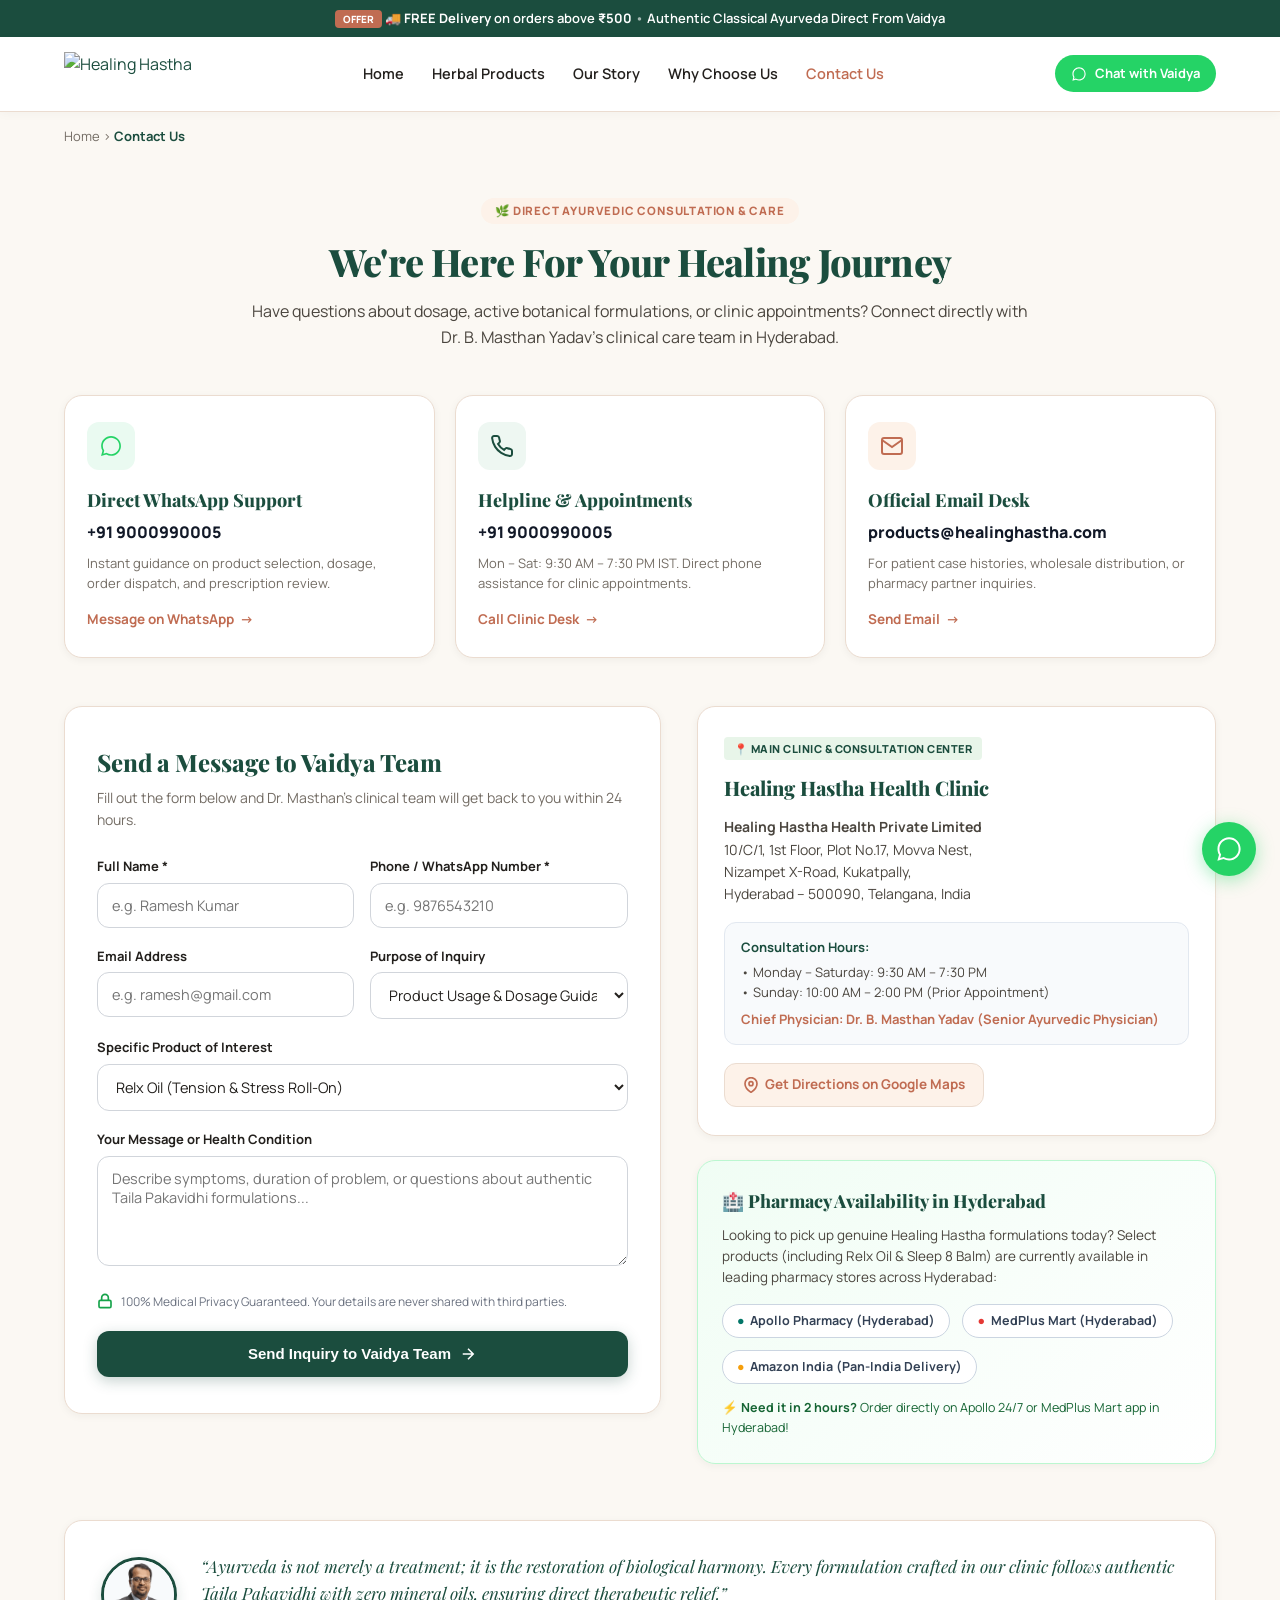
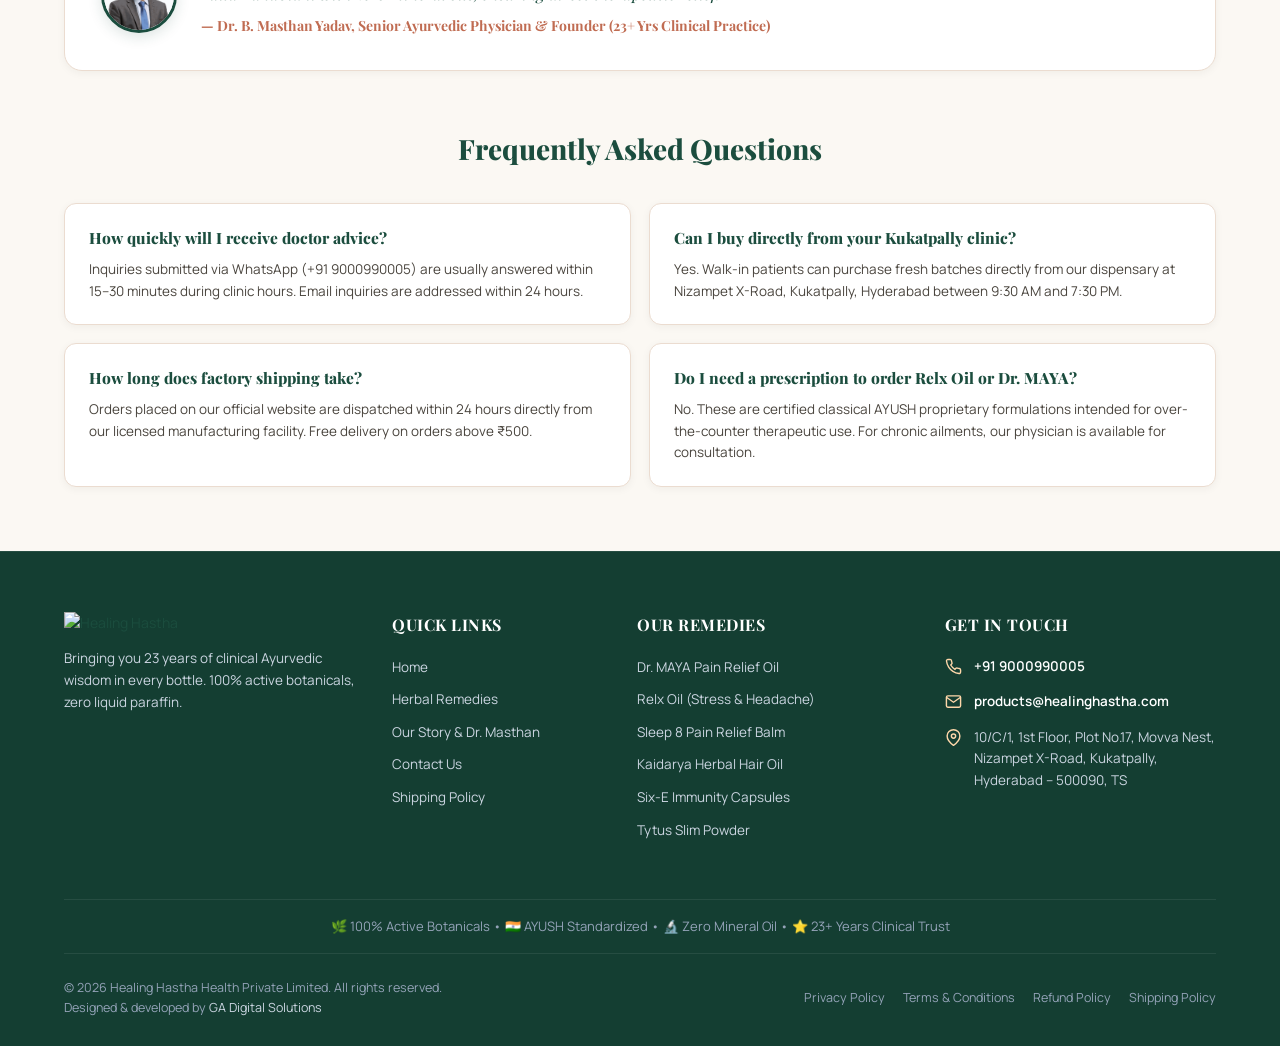
==== contact-us.html @ a2abf5f3 "Initial commit: Complete Healing Hastha omnichannel storefront, PDPs, and consultation desk" ====
<!DOCTYPE html>
<html lang="en">
<head>
  <meta charset="utf-8">
  <meta name="viewport" content="width=device-width, initial-scale=1.0">
  <title>Contact Us &amp; Ayurvedic Consultation Desk | Healing Hastha</title>
  <meta name="description" content="Get in touch with Healing Hastha Ayurvedic clinic and formulation team. WhatsApp doctor guidance, clinic visit in Kukatpally Hyderabad, and customer support.">
  <link rel="canonical" href="contact-us.html">

  <!-- Fonts: Plus Jakarta Sans (Modern Clinical UI) & Playfair Display (Heritage Accent) -->
  <link rel="preconnect" href="https://fonts.googleapis.com">
  <link rel="preconnect" href="https://fonts.gstatic.com" crossorigin>
  <link rel="preconnect" href="https://fonts.googleapis.com">
  <link rel="preconnect" href="https://fonts.gstatic.com" crossorigin>
  <link href="https://fonts.googleapis.com/css2?family=Manrope:wght@400;500;600;700;800&family=Playfair+Display:ital,wght@0,500;0,600;0,700;0,800;1,400;1,600;1,700&display=swap" rel="stylesheet">

  <style>
    :root {
      --brand-terracotta: #c06c52;
      --brand-terracotta-dark: #a8543b;
      --brand-terracotta-light: #f7ede8;
      --brand-forest: #1b4d3e;
      --brand-forest-dark: #12352b;
      --brand-forest-light: #e8f0ec;
      --brand-cream: #fbf8f3;
      --brand-sand: #ffffff;
      --brand-sand-light: #f8fafc;
      
      --text-main: #23201d;
      --text-body: #4a453e;
      --text-muted: #736c64;
      --border-subtle: #ebdcd0;
      --border-focus: #c06c52;
      
      --radius-sm: 6px;
      --radius-md: 12px;
      --radius-lg: 18px;
      --radius-full: 9999px;
      
      --shadow-sm: 0 2px 8px rgba(35, 32, 29, 0.05);
      --shadow-md: 0 8px 24px rgba(35, 32, 29, 0.08);
      --shadow-lg: 0 16px 36px rgba(35, 32, 29, 0.12);
      
      --font-display: 'Playfair Display', Georgia, serif;
      --font-serif: 'Playfair Display', Georgia, serif;
      --font-heading: 'Playfair Display', Georgia, serif;
      --font-body: 'Manrope', -apple-system, BlinkMacSystemFont, 'Segoe UI', Roboto, sans-serif;
      --font-sans: 'Manrope', -apple-system, BlinkMacSystemFont, 'Segoe UI', Roboto, sans-serif;
    }

    * {
      box-sizing: border-box;
      margin: 0;
      padding: 0;
    }

    html, body {
      max-width: 100%;
      overflow-x: clip;
    }

    h1, h2, h3, h4, h5, h6 {
      font-family: var(--font-heading);
    }

    .font-serif {
      font-family: var(--font-serif) !important;
    }

    .font-sans {
      font-family: var(--font-sans) !important;
    }

    body {
      font-family: var(--font-sans);
      background-color: var(--brand-cream);
      color: var(--text-body);
      line-height: 1.6;
      -webkit-font-smoothing: antialiased;
    }

    a {
      color: var(--brand-forest);
      text-decoration: none;
    }

    /* Container */
    .hh-container {
      max-width: 1200px;
      margin: 0 auto;
      padding: 0 24px;
    }

    /* Top Announcement Bar */
    .top-announcement-bar {
      background: var(--brand-forest);
      color: #ffffff;
      font-size: 13px;
      font-weight: 600;
      padding: 8px 16px;
      text-align: center;
      display: flex;
      justify-content: center;
      align-items: center;
      gap: 16px;
    }

    .top-announcement-bar a {
      color: #fed7aa;
      text-decoration: underline;
    }

    .bar-badge {
      background: #c06c52;
      color: #ffffff;
      font-size: 10px;
      font-weight: 800;
      text-transform: uppercase;
      padding: 2px 8px;
      border-radius: 4px;
    }

    /* Header */
    .header {
      background: #ffffff;
      border-bottom: 1px solid var(--border-subtle);
      position: sticky;
      top: 0;
      z-index: 90;
      box-shadow: 0 2px 10px rgba(0,0,0,0.03);
    }

    .header__container {
      max-width: 1200px;
      margin: 0 auto;
      padding: 0 24px;
      display: flex;
      align-items: center;
      justify-content: space-between;
      height: 74px;
    }

    .header__logo-img {
      height: 44px;
      width: auto;
      display: block;
    }

    .header__nav-desktop {
      display: flex;
      align-items: center;
      gap: 28px;
    }

    .header__nav-link {
      font-size: 14.5px;
      font-weight: 600;
      color: var(--text-main);
      transition: color 0.2s ease;
    }

    .header__nav-link:hover, .header__nav-link.active {
      color: var(--brand-terracotta);
    }

    .header__actions {
      display: flex;
      align-items: center;
      gap: 14px;
    }

    .btn-header-wa {
      display: inline-flex;
      align-items: center;
      gap: 8px;
      background: #25d366;
      color: #ffffff;
      font-size: 13px;
      font-weight: 700;
      padding: 8px 16px;
      border-radius: 30px;
      transition: transform 0.2s ease;
    }

    .btn-header-wa:hover {
      transform: translateY(-1px);
      color: #ffffff;
    }

    .header__mobile-toggle {
      display: none;
      background: none;
      border: none;
      cursor: pointer;
      color: var(--text-main);
    }

    /* Breadcrumbs */
    .breadcrumb-nav {
      padding: 14px 0;
      font-size: 13px;
      color: var(--text-muted);
    }

    .breadcrumb-nav a {
      color: var(--text-muted);
    }

    .breadcrumb-nav a:hover {
      color: var(--brand-forest);
    }

    .breadcrumb-nav span.curr {
      color: var(--brand-forest);
      font-weight: 700;
    }

    /* Hero Banner */
    .contact-hero {
      text-align: center;
      padding: 36px 0 44px 0;
      max-width: 780px;
      margin: 0 auto;
    }

    .contact-eyebrow {
      display: inline-flex;
      align-items: center;
      gap: 6px;
      background: #fdf2e9;
      color: #c06c52;
      font-size: 11.5px;
      font-weight: 800;
      text-transform: uppercase;
      letter-spacing: 0.8px;
      padding: 4px 14px;
      border-radius: 20px;
      margin-bottom: 14px;
    }

    .contact-hero h1 {
      font-family: var(--font-heading);
      font-size: 38px;
      font-weight: 800;
      color: var(--brand-forest);
      line-height: 1.25;
      margin-bottom: 14px;
      letter-spacing: -0.02em;
    }

    .contact-hero p {
      font-size: 16px;
      color: var(--text-body);
      line-height: 1.6;
    }

    /* 3 Channel Quick Cards */
    .quick-channels-grid {
      display: grid;
      grid-template-columns: repeat(3, 1fr);
      gap: 20px;
      margin-bottom: 48px;
    }

    .channel-card {
      background: #ffffff;
      border: 1px solid var(--border-subtle);
      border-radius: var(--radius-lg);
      padding: 26px 22px;
      box-shadow: var(--shadow-sm);
      display: flex;
      flex-direction: column;
      transition: all 0.25s ease;
      position: relative;
    }

    .channel-card:hover {
      transform: translateY(-4px);
      box-shadow: var(--shadow-md);
      border-color: #cbd5e1;
    }

    .channel-icon-wrap {
      width: 48px;
      height: 48px;
      border-radius: 12px;
      display: flex;
      align-items: center;
      justify-content: center;
      margin-bottom: 16px;
    }

    .channel-icon-wrap.wa {
      background: #eafaf1;
      color: #25d366;
    }

    .channel-icon-wrap.phone {
      background: #eef7f2;
      color: var(--brand-forest);
    }

    .channel-icon-wrap.email {
      background: #fdf2e9;
      color: var(--brand-terracotta);
    }

    .channel-card h3 {
      font-family: var(--font-heading);
      font-size: 18px;
      font-weight: 800;
      color: var(--brand-forest);
      margin-bottom: 6px;
    }

    .channel-card-value {
      font-size: 16px;
      font-weight: 800;
      color: #111827;
      margin-bottom: 8px;
    }

    .channel-card p {
      font-size: 13px;
      color: var(--text-muted);
      line-height: 1.5;
      margin-bottom: 16px;
      flex-grow: 1;
    }

    .channel-card-action {
      display: inline-flex;
      align-items: center;
      gap: 6px;
      font-size: 13.5px;
      font-weight: 700;
      color: var(--brand-terracotta);
    }

    .channel-card:hover .channel-card-action {
      color: var(--brand-terracotta-dark);
    }

    /* Main Contact Grid */
    .contact-main-grid {
      display: grid;
      grid-template-columns: 1.15fr 1fr;
      gap: 36px;
      margin-bottom: 56px;
      align-items: start;
    }

    /* Form Card */
    .contact-form-card {
      background: #ffffff;
      border: 1px solid var(--border-subtle);
      border-radius: var(--radius-lg);
      padding: 36px 32px;
      box-shadow: var(--shadow-sm);
    }

    .contact-form-card h2 {
      font-family: var(--font-heading);
      font-size: 24px;
      font-weight: 800;
      color: var(--brand-forest);
      margin-bottom: 6px;
    }

    .contact-form-card .form-subtitle {
      font-size: 14px;
      color: var(--text-muted);
      margin-bottom: 24px;
    }

    .form-group {
      margin-bottom: 18px;
    }

    .form-label {
      display: block;
      font-size: 13px;
      font-weight: 700;
      color: var(--text-main);
      margin-bottom: 6px;
    }

    .form-input, .form-select, .form-textarea {
      width: 100%;
      border: 1.5px solid #d1d5db;
      border-radius: var(--radius-md);
      padding: 12px 14px;
      font-family: var(--font-sans);
      font-size: 14.5px;
      color: var(--text-main);
      background: #ffffff;
      transition: all 0.2s ease;
    }

    .form-input:focus, .form-select:focus, .form-textarea:focus {
      outline: none;
      border-color: var(--brand-terracotta);
      box-shadow: 0 0 0 3px rgba(192, 108, 82, 0.12);
    }

    .form-row-2 {
      display: grid;
      grid-template-columns: 1fr 1fr;
      gap: 16px;
    }

    .form-textarea {
      min-height: 110px;
      resize: vertical;
    }

    .form-privacy-note {
      display: flex;
      align-items: center;
      gap: 8px;
      font-size: 12px;
      color: #6b7280;
      margin-bottom: 20px;
    }

    .btn-submit-inquiry {
      width: 100%;
      background: var(--brand-forest);
      color: #ffffff;
      border: none;
      padding: 14px 24px;
      border-radius: var(--radius-md);
      font-size: 15px;
      font-weight: 800;
      cursor: pointer;
      display: flex;
      align-items: center;
      justify-content: center;
      gap: 8px;
      transition: all 0.2s ease;
      box-shadow: 0 4px 14px rgba(27, 77, 62, 0.25);
    }

    .btn-submit-inquiry:hover {
      background: var(--brand-forest-dark);
      transform: translateY(-2px);
    }

    /* Location & Pharmacy Column */
    .contact-details-col {
      display: flex;
      flex-direction: column;
      gap: 24px;
    }

    .clinic-info-card {
      background: #ffffff;
      border: 1px solid var(--border-subtle);
      border-radius: var(--radius-lg);
      padding: 28px 26px;
      box-shadow: var(--shadow-sm);
    }

    .clinic-badge {
      display: inline-block;
      font-size: 11px;
      font-weight: 800;
      text-transform: uppercase;
      letter-spacing: 0.5px;
      color: var(--brand-forest);
      background: #e8f5e9;
      padding: 3px 10px;
      border-radius: 4px;
      margin-bottom: 12px;
    }

    .clinic-info-card h3 {
      font-family: var(--font-heading);
      font-size: 20px;
      font-weight: 800;
      color: var(--brand-forest);
      margin-bottom: 12px;
    }

    .clinic-address-text {
      font-size: 14px;
      line-height: 1.6;
      color: var(--text-body);
      margin-bottom: 16px;
    }

    .clinic-timings-box {
      background: #f8fafc;
      border: 1px solid #e2e8f0;
      border-radius: var(--radius-md);
      padding: 14px 16px;
      font-size: 13px;
      margin-bottom: 18px;
    }

    .clinic-timings-box strong {
      color: var(--brand-forest);
      display: block;
      margin-bottom: 4px;
    }

    .btn-directions {
      display: inline-flex;
      align-items: center;
      gap: 6px;
      background: #fdf2e9;
      color: #c06c52;
      border: 1px solid #ebdcd0;
      padding: 10px 18px;
      border-radius: var(--radius-md);
      font-size: 13.5px;
      font-weight: 700;
      transition: all 0.2s ease;
    }

    .btn-directions:hover {
      background: #c06c52;
      color: #ffffff;
    }

    /* Hyderabad Retail Stores Card */
    .hyd-stores-card {
      background: linear-gradient(135deg, #f0fdf4 0%, #ffffff 100%);
      border: 1.5px solid #bbf7d0;
      border-radius: var(--radius-lg);
      padding: 26px 24px;
      box-shadow: var(--shadow-sm);
    }

    .hyd-stores-card h3 {
      font-family: var(--font-heading);
      font-size: 18px;
      font-weight: 800;
      color: var(--brand-forest);
      margin-bottom: 10px;
      display: flex;
      align-items: center;
      gap: 8px;
    }

    .hyd-stores-card p {
      font-size: 13.5px;
      color: var(--text-body);
      line-height: 1.55;
      margin-bottom: 16px;
    }

    .hyd-partner-badges {
      display: flex;
      align-items: center;
      gap: 12px;
      flex-wrap: wrap;
    }

    .partner-pill {
      background: #ffffff;
      border: 1px solid #cbd5e1;
      padding: 6px 14px;
      border-radius: 20px;
      font-size: 12.5px;
      font-weight: 700;
      color: #334155;
      display: inline-flex;
      align-items: center;
      gap: 6px;
    }

    /* Doctor Assurance Banner */
    .doctor-assurance-banner {
      background: #ffffff;
      border: 1px solid var(--border-subtle);
      border-radius: var(--radius-lg);
      padding: 32px 36px;
      margin-bottom: 56px;
      box-shadow: var(--shadow-sm);
      display: flex;
      align-items: center;
      gap: 24px;
    }

    .doctor-assurance-avatar {
      width: 76px;
      height: 76px;
      border-radius: 50%;
      border: 3px solid var(--brand-forest);
      object-fit: cover;
      flex-shrink: 0;
      box-shadow: 0 4px 14px rgba(27,77,62,0.15);
    }

    .doctor-assurance-quote {
      font-family: var(--font-serif);
      font-size: 17px;
      font-style: italic;
      color: var(--brand-forest);
      line-height: 1.6;
      margin-bottom: 8px;
    }

    .doctor-assurance-author {
      font-family: var(--font-heading);
      font-size: 14px;
      font-weight: 700;
      color: var(--brand-terracotta);
    }

    /* FAQ Section */
    .contact-faq-section {
      margin-bottom: 64px;
    }

    .contact-faq-section h2 {
      text-align: center;
      font-family: var(--font-heading);
      font-size: 28px;
      font-weight: 800;
      color: var(--brand-forest);
      margin-bottom: 32px;
    }

    .faq-grid {
      display: grid;
      grid-template-columns: 1fr 1fr;
      gap: 18px;
    }

    .faq-item {
      background: #ffffff;
      border: 1px solid var(--border-subtle);
      border-radius: var(--radius-md);
      padding: 22px 24px;
      box-shadow: var(--shadow-sm);
    }

    .faq-item h4 {
      font-family: var(--font-heading);
      font-size: 15.5px;
      font-weight: 800;
      color: var(--brand-forest);
      margin-bottom: 8px;
    }

    .faq-item p {
      font-size: 13.5px;
      color: var(--text-body);
      line-height: 1.6;
    }

    /* Footer */
    .site-footer {
      background: #143e32;
      color: #cbd5e1;
      padding: 60px 0 28px 0;
      font-size: 14px;
      line-height: 1.6;
      border-top: 1px solid rgba(255, 255, 255, 0.08);
      position: relative;
      z-index: 10;
    }

    .footer-grid-exact {
      display: grid;
      grid-template-columns: 1.4fr 1fr 1.3fr 1.3fr;
      gap: 36px;
      margin-bottom: 48px;
    }

    .footer-col-exact h4 {
      font-family: var(--font-heading);
      font-size: 16px;
      font-weight: 700;
      color: #ffffff;
      margin-bottom: 18px;
      text-transform: uppercase;
      letter-spacing: 0.5px;
    }

    .footer-links-list, .footer-products-list {
      list-style: none;
    }

    .footer-links-list li, .footer-products-list li {
      margin-bottom: 10px;
    }

    .footer-links-list a, .footer-products-list a {
      color: #cbd5e1;
      font-size: 13.5px;
      transition: color 0.2s ease;
    }

    .footer-links-list a:hover, .footer-products-list a:hover {
      color: #ffffff;
      text-decoration: underline;
    }

    .footer-contact-item {
      display: flex;
      gap: 12px;
      margin-bottom: 14px;
      font-size: 13.5px;
    }

    .footer-contact-item svg {
      color: #fed7aa;
      flex-shrink: 0;
      margin-top: 2px;
    }

    .footer-contact-item a {
      color: #ffffff;
      font-weight: 600;
    }

    .footer-trust-micro-strip {
      text-align: center;
      padding: 16px 0;
      border-top: 1px solid rgba(255, 255, 255, 0.08);
      border-bottom: 1px solid rgba(255, 255, 255, 0.08);
      font-size: 13px;
      color: #94a3b8;
      margin-bottom: 24px;
    }

    .footer-bottom-exact {
      display: flex;
      align-items: center;
      justify-content: space-between;
      flex-wrap: wrap;
      gap: 16px;
      font-size: 12.5px;
      color: #94a3b8;
    }

    .footer-legal-links {
      display: flex;
      gap: 18px;
    }

    .footer-legal-links a {
      color: #94a3b8;
    }

    .footer-legal-links a:hover {
      color: #ffffff;
    }

    /* Floating WhatsApp Button */
    .floating-wa-btn-exact {
      position: fixed;
      bottom: 24px;
      right: 24px;
      width: 54px;
      height: 54px;
      background: #25d366;
      color: #ffffff;
      border-radius: 50%;
      display: flex;
      align-items: center;
      justify-content: center;
      box-shadow: 0 4px 18px rgba(37, 211, 102, 0.4);
      z-index: 99;
      transition: transform 0.2s ease;
    }

    .floating-wa-btn-exact:hover {
      transform: scale(1.08);
    }

    /* Responsive */
    @media (max-width: 991px) {
      .header__nav-desktop { display: none; }
      .header__mobile-toggle { display: block; }
      .quick-channels-grid { grid-template-columns: 1fr; }
      .contact-main-grid { grid-template-columns: 1fr; }
      .faq-grid { grid-template-columns: 1fr; }
      .footer-grid-exact { grid-template-columns: 1fr 1fr; }
    }

    @media (max-width: 600px) {
      .footer-grid-exact { grid-template-columns: 1fr; }
      .form-row-2 { grid-template-columns: 1fr; }
      .contact-hero h1 { font-size: 28px; }
      .doctor-assurance-banner { flex-direction: column; text-align: center; }
    }
  </style>
</head>
<body>

  <!-- Top Announcement Bar -->
  <div class="top-announcement-bar">
    <div class="bar-inner">
      <span class="bar-badge">Offer</span>
      <span>🚚 <strong>FREE Delivery</strong> on orders above <strong>₹500</strong></span>
      <span style="opacity:0.6;">•</span>
      <span>Authentic Classical Ayurveda Direct From Vaidya</span>
    </div>
  </div>

  <!-- Main Navigation Header -->
  <header class="header">
    <div class="header__container">
      <button class="header__mobile-toggle" id="mobile-menu-open-btn" aria-label="Toggle Navigation Menu">
        <svg viewBox="0 0 24 24" width="24" height="24" stroke="currentColor" stroke-width="2" fill="none"><line x1="3" y1="12" x2="21" y2="12"></line><line x1="3" y1="6" x2="21" y2="6"></line><line x1="3" y1="18" x2="21" y2="18"></line></svg>
      </button>

      <a href="index.html" class="header__logo-link">
        <img src="https://healinghastha.com/wp-content/uploads/2025/06/Healing-Hastha-logo.png" alt="Healing Hastha" class="header__logo-img">
      </a>

      <nav class="header__nav-desktop">
        <a href="index.html" class="header__nav-link">Home</a>
        <a href="index.html#products" class="header__nav-link">Herbal Products</a>
        <a href="https://healinghastha.com/our-story" target="_blank" rel="noopener" class="header__nav-link">Our Story</a>
        <a href="https://healinghastha.com/faqs" target="_blank" rel="noopener" class="header__nav-link">Why Choose Us</a>
        <a href="contact-us.html" class="header__nav-link active">Contact Us</a>
      </nav>

      <div class="header__actions">
        <a href="https://wa.me/919000990005?text=Hello%20Dr.%20Masthan,%20I%20need%20guidance%20on%20Healing%20Hastha%20Ayurvedic%20products" target="_blank" rel="noopener" class="btn-header-wa">
          <svg width="16" height="16" viewBox="0 0 24 24" fill="currentColor"><path d="M12.04 2C6.58 2 2.13 6.45 2.13 11.91C2.13 13.66 2.59 15.36 3.45 16.86L2.05 22L7.3 20.62C8.75 21.41 10.38 21.83 12.04 21.83C17.5 21.83 21.95 17.38 21.95 11.92C21.95 9.27 20.92 6.78 19.05 4.91C17.18 3.03 14.69 2 12.04 2M12.05 3.67C14.25 3.67 16.31 4.53 17.87 6.09C19.42 7.65 20.28 9.72 20.28 11.92C20.28 16.46 16.58 20.15 12.04 20.15C10.56 20.15 9.11 19.76 7.85 19L7.55 18.83L4.43 19.65L5.26 16.61L5.06 16.29C4.24 14.99 3.81 13.47 3.81 11.91C3.81 7.37 7.5 3.67 12.05 3.67Z"/></svg>
          <span>Chat with Vaidya</span>
        </a>
      </div>
    </div>
  </header>

  <!-- Breadcrumb -->
  <div class="breadcrumb-nav">
    <div class="hh-container">
      <a href="index.html">Home</a> &rsaquo; <span class="curr">Contact Us</span>
    </div>
  </div>

  <main>
    <div class="hh-container">
      
      <!-- Hero Section -->
      <section class="contact-hero">
        <span class="contact-eyebrow">🌿 Direct Ayurvedic Consultation &amp; Care</span>
        <h1>We're Here For Your Healing Journey</h1>
        <p>Have questions about dosage, active botanical formulations, or clinic appointments? Connect directly with Dr. B. Masthan Yadav's clinical care team in Hyderabad.</p>
      </section>

      <!-- 3 Quick Channels Grid -->
      <div class="quick-channels-grid">
        <div class="channel-card">
          <div class="channel-icon-wrap wa">
            <svg width="24" height="24" viewBox="0 0 24 24" fill="currentColor"><path d="M12.04 2C6.58 2 2.13 6.45 2.13 11.91C2.13 13.66 2.59 15.36 3.45 16.86L2.05 22L7.3 20.62C8.75 21.41 10.38 21.83 12.04 21.83C17.5 21.83 21.95 17.38 21.95 11.92C21.95 9.27 20.92 6.78 19.05 4.91C17.18 3.03 14.69 2 12.04 2M12.05 3.67C14.25 3.67 16.31 4.53 17.87 6.09C19.42 7.65 20.28 9.72 20.28 11.92C20.28 16.46 16.58 20.15 12.04 20.15C10.56 20.15 9.11 19.76 7.85 19L7.55 18.83L4.43 19.65L5.26 16.61L5.06 16.29C4.24 14.99 3.81 13.47 3.81 11.91C3.81 7.37 7.5 3.67 12.05 3.67Z"/></svg>
          </div>
          <h3>Direct WhatsApp Support</h3>
          <div class="channel-card-value">+91 9000990005</div>
          <p>Instant guidance on product selection, dosage, order dispatch, and prescription review.</p>
          <a href="https://wa.me/919000990005?text=Hello%20Healing%20Hastha%20Team,%20I%20would%20like%20guidance%20on%20products" target="_blank" rel="noopener" class="channel-card-action">
            <span>Message on WhatsApp</span> &rarr;
          </a>
        </div>

        <div class="channel-card">
          <div class="channel-icon-wrap phone">
            <svg width="24" height="24" viewBox="0 0 24 24" fill="none" stroke="currentColor" stroke-width="2"><path d="M22 16.92v3a2 2 0 0 1-2.18 2 19.79 19.79 0 0 1-8.63-3.07 19.5 19.5 0 0 1-6-6 19.79 19.79 0 0 1-3.07-8.67A2 2 0 0 1 4.11 2h3a2 2 0 0 1 2 1.72 12.84 12.84 0 0 0 .7 2.81 2 2 0 0 1-.45 2.11L8.09 9.91a16 16 0 0 0 6 6l1.27-1.27a2 2 0 0 1 2.11-.45 12.84 12.84 0 0 0 2.81.7A2 2 0 0 1 22 16.92z"/></svg>
          </div>
          <h3>Helpline &amp; Appointments</h3>
          <div class="channel-card-value">+91 9000990005</div>
          <p>Mon &ndash; Sat: 9:30 AM &ndash; 7:30 PM IST. Direct phone assistance for clinic appointments.</p>
          <a href="tel:+919000990005" class="channel-card-action">
            <span>Call Clinic Desk</span> &rarr;
          </a>
        </div>

        <div class="channel-card">
          <div class="channel-icon-wrap email">
            <svg width="24" height="24" viewBox="0 0 24 24" fill="none" stroke="currentColor" stroke-width="2"><path d="M4 4h16c1.1 0 2 .9 2 2v12c0 1.1-.9 2-2 2H4c-1.1 0-2-.9-2-2V6c0-1.1.9-2 2-2z"/><polyline points="22,6 12,13 2,6"/></svg>
          </div>
          <h3>Official Email Desk</h3>
          <div class="channel-card-value">products@healinghastha.com</div>
          <p>For patient case histories, wholesale distribution, or pharmacy partner inquiries.</p>
          <a href="mailto:products@healinghastha.com" class="channel-card-action">
            <span>Send Email</span> &rarr;
          </a>
        </div>
      </div>

      <!-- Main 2-Column Section -->
      <div class="contact-main-grid">
        
        <!-- Left: Form -->
        <div class="contact-form-card">
          <h2>Send a Message to Vaidya Team</h2>
          <p class="form-subtitle">Fill out the form below and Dr. Masthan's clinical team will get back to you within 24 hours.</p>

          <form id="contactForm" onsubmit="handleContactSubmit(event)">
            <div class="form-row-2">
              <div class="form-group">
                <label class="form-label">Full Name *</label>
                <input type="text" class="form-input" required placeholder="e.g. Ramesh Kumar">
              </div>
              <div class="form-group">
                <label class="form-label">Phone / WhatsApp Number *</label>
                <input type="tel" class="form-input" required placeholder="e.g. 9876543210">
              </div>
            </div>

            <div class="form-row-2">
              <div class="form-group">
                <label class="form-label">Email Address</label>
                <input type="email" class="form-input" placeholder="e.g. ramesh@gmail.com">
              </div>
              <div class="form-group">
                <label class="form-label">Purpose of Inquiry</label>
                <select class="form-select">
                  <option value="guidance">Product Usage &amp; Dosage Guidance</option>
                  <option value="tracking">Order Tracking &amp; Delivery Status</option>
                  <option value="appointment">Clinic Consultation Appointment</option>
                  <option value="pharmacy">Apollo &amp; MedPlus Hyderabad Inquiries</option>
                  <option value="bulk">Retail &amp; Bulk Distribution</option>
                </select>
              </div>
            </div>

            <div class="form-group">
              <label class="form-label">Specific Product of Interest</label>
              <select class="form-select">
                <option value="relx">Relx Oil (Tension &amp; Stress Roll-On)</option>
                <option value="drmaya">Dr. MAYA Pain Relief Oil (Joint &amp; Arthritis)</option>
                <option value="sleep8">Sleep 8 Pain Relief Balm (50g)</option>
                <option value="kaidarya">Kaidarya Herbal Hair Oil</option>
                <option value="sixe">Six-E Herbal Vitality Capsules</option>
                <option value="tytus">Tytus Slim Metabolism Powder</option>
                <option value="uclean">U-Clean Herbal Cleanser</option>
                <option value="ekhamukhi">Ekhamukhi Classical Remedy</option>
                <option value="general">General Ayurvedic Consultation</option>
              </select>
            </div>

            <div class="form-group">
              <label class="form-label">Your Message or Health Condition</label>
              <textarea class="form-textarea" placeholder="Describe symptoms, duration of problem, or questions about authentic Taila Pakavidhi formulations..."></textarea>
            </div>

            <div class="form-privacy-note">
              <svg width="16" height="16" viewBox="0 0 24 24" fill="none" stroke="#16a34a" stroke-width="2.5"><rect x="3" y="11" width="18" height="11" rx="2" ry="2"/><path d="M7 11V7a5 5 0 0 1 10 0v4"/></svg>
              <span>100% Medical Privacy Guaranteed. Your details are never shared with third parties.</span>
            </div>

            <button type="submit" class="btn-submit-inquiry" id="submitBtn">
              <span>Send Inquiry to Vaidya Team</span>
              <svg width="18" height="18" viewBox="0 0 24 24" fill="none" stroke="currentColor" stroke-width="2"><path d="M5 12h14M12 5l7 7-7 7"/></svg>
            </button>
          </form>

          <div id="formSuccessMessage" style="display:none; background:#ecfdf5; border:1.5px solid #a7f3d0; border-radius:12px; padding:20px; text-align:center; margin-top:20px;">
            <div style="font-size:24px; margin-bottom:6px;">🌿</div>
            <h4 style="color:#065f46; font-size:17px; font-weight:800; margin-bottom:4px;">Inquiry Received Successfully!</h4>
            <p style="color:#047857; font-size:13.5px; margin:0;">Our Vaidya team will review your message and contact you via WhatsApp / phone shortly.</p>
          </div>
        </div>

        <!-- Right: Clinic Details & Stores -->
        <div class="contact-details-col">
          
          <div class="clinic-info-card">
            <span class="clinic-badge">📍 Main Clinic &amp; Consultation Center</span>
            <h3>Healing Hastha Health Clinic</h3>
            <p class="clinic-address-text">
              <strong>Healing Hastha Health Private Limited</strong><br>
              10/C/1, 1st Floor, Plot No.17, Movva Nest,<br>
              Nizampet X-Road, Kukatpally,<br>
              Hyderabad &ndash; 500090, Telangana, India
            </p>

            <div class="clinic-timings-box">
              <strong>Consultation Hours:</strong>
              <div>&bull; Monday &ndash; Saturday: 9:30 AM &ndash; 7:30 PM</div>
              <div>&bull; Sunday: 10:00 AM &ndash; 2:00 PM (Prior Appointment)</div>
              <div style="margin-top:6px; color:#c06c52; font-weight:700;">Chief Physician: Dr. B. Masthan Yadav (Senior Ayurvedic Physician)</div>
            </div>

            <a href="https://maps.google.com/?q=Healing+Hastha+Nizampet+Kukatpally+Hyderabad" target="_blank" rel="noopener" class="btn-directions">
              <svg width="16" height="16" viewBox="0 0 24 24" fill="none" stroke="currentColor" stroke-width="2.5"><path d="M21 10c0 7-9 13-9 13s-9-6-9-13a9 9 0 0 1 18 0z"/><circle cx="12" cy="10" r="3"/></svg>
              <span>Get Directions on Google Maps</span>
            </a>
          </div>

          <div class="hyd-stores-card">
            <h3>
              <span>🏥 Pharmacy Availability in Hyderabad</span>
            </h3>
            <p>
              Looking to pick up genuine Healing Hastha formulations today? Select products (including Relx Oil &amp; Sleep 8 Balm) are currently available in leading pharmacy stores across Hyderabad:
            </p>

            <div class="hyd-partner-badges">
              <div class="partner-pill">
                <span style="color:#027668;">●</span> Apollo Pharmacy (Hyderabad)
              </div>
              <div class="partner-pill">
                <span style="color:#e53935;">●</span> MedPlus Mart (Hyderabad)
              </div>
              <div class="partner-pill">
                <span style="color:#f59e0b;">●</span> Amazon India (Pan-India Delivery)
              </div>
            </div>

            <p style="font-size:12.5px; color:#166534; margin-top:14px; margin-bottom:0;">
              ⚡ <strong>Need it in 2 hours?</strong> Order directly on Apollo 24/7 or MedPlus Mart app in Hyderabad!
            </p>
          </div>

        </div>

      </div>

      <!-- Doctor Clinical Assurance Banner -->
      <div class="doctor-assurance-banner">
        <img src="doctor-headshot.png" alt="Dr. B. Masthan Yadav" class="doctor-assurance-avatar">
        <div>
          <div class="doctor-assurance-quote">
            &ldquo;Ayurveda is not merely a treatment; it is the restoration of biological harmony. Every formulation crafted in our clinic follows authentic Taila Pakavidhi with zero mineral oils, ensuring direct therapeutic relief.&rdquo;
          </div>
          <div class="doctor-assurance-author">
            &mdash; Dr. B. Masthan Yadav, Senior Ayurvedic Physician &amp; Founder (23+ Yrs Clinical Practice)
          </div>
        </div>
      </div>

      <!-- FAQ Section -->
      <section class="contact-faq-section">
        <h2>Frequently Asked Questions</h2>
        <div class="faq-grid">
          <div class="faq-item">
            <h4>How quickly will I receive doctor advice?</h4>
            <p>Inquiries submitted via WhatsApp (+91 9000990005) are usually answered within 15–30 minutes during clinic hours. Email inquiries are addressed within 24 hours.</p>
          </div>
          <div class="faq-item">
            <h4>Can I buy directly from your Kukatpally clinic?</h4>
            <p>Yes. Walk-in patients can purchase fresh batches directly from our dispensary at Nizampet X-Road, Kukatpally, Hyderabad between 9:30 AM and 7:30 PM.</p>
          </div>
          <div class="faq-item">
            <h4>How long does factory shipping take?</h4>
            <p>Orders placed on our official website are dispatched within 24 hours directly from our licensed manufacturing facility. Free delivery on orders above ₹500.</p>
          </div>
          <div class="faq-item">
            <h4>Do I need a prescription to order Relx Oil or Dr. MAYA?</h4>
            <p>No. These are certified classical AYUSH proprietary formulations intended for over-the-counter therapeutic use. For chronic ailments, our physician is available for consultation.</p>
          </div>
        </div>
      </section>

    </div>
  </main>

  <!-- Footer -->
  <footer class="site-footer">
    <div class="hh-container">
      <div class="footer-grid-exact">
        
        <div class="footer-col-exact">
          <a href="index.html">
            <img src="https://healinghastha.com/wp-content/themes/flash-child/assets/Healing-Hastha-logo-White.png" alt="Healing Hastha" width="200" height="48">
          </a>
          <p style="margin-top:14px; font-size:13.5px; color:#cbd5e1;">
            Bringing you 23 years of clinical Ayurvedic wisdom in every bottle. 100% active botanicals, zero liquid paraffin.
          </p>
        </div>

        <div class="footer-col-exact">
          <h4>Quick Links</h4>
          <ul class="footer-links-list">
            <li><a href="index.html">Home</a></li>
            <li><a href="index.html#products">Herbal Remedies</a></li>
            <li><a href="https://healinghastha.com/our-story">Our Story &amp; Dr. Masthan</a></li>
            <li><a href="contact-us.html">Contact Us</a></li>
            <li><a href="https://healinghastha.com/shipping-policy">Shipping Policy</a></li>
          </ul>
        </div>

        <div class="footer-col-exact">
          <h4>Our Remedies</h4>
          <ul class="footer-products-list">
            <li><a href="product-dr-maya.html">Dr. MAYA Pain Relief Oil</a></li>
            <li><a href="product-relx-oil.html">Relx Oil (Stress &amp; Headache)</a></li>
            <li><a href="product-sleep-8.html">Sleep 8 Pain Relief Balm</a></li>
            <li><a href="product-kaidarya-hair-oil.html">Kaidarya Herbal Hair Oil</a></li>
            <li><a href="product-six-e.html">Six-E Immunity Capsules</a></li>
            <li><a href="product-tytus-slim-powder.html">Tytus Slim Powder</a></li>
          </ul>
        </div>

        <div class="footer-col-exact">
          <h4>Get in Touch</h4>
          <div class="footer-contact-item">
            <svg width="17" height="17" viewBox="0 0 24 24" fill="none" stroke="currentColor" stroke-width="2"><path d="M22 16.92v3a2 2 0 0 1-2.18 2 19.79 19.79 0 0 1-8.63-3.07 19.5 19.5 0 0 1-6-6 19.79 19.79 0 0 1-3.07-8.67A2 2 0 0 1 4.11 2h3a2 2 0 0 1 2 1.72 12.84 12.84 0 0 0 .7 2.81 2 2 0 0 1-.45 2.11L8.09 9.91a16 16 0 0 0 6 6l1.27-1.27a2 2 0 0 1 2.11-.45 12.84 12.84 0 0 0 2.81.7A2 2 0 0 1 22 16.92z"/></svg>
            <div><a href="tel:+919000990005">+91 9000990005</a></div>
          </div>
          <div class="footer-contact-item">
            <svg width="17" height="17" viewBox="0 0 24 24" fill="none" stroke="currentColor" stroke-width="2"><path d="M4 4h16c1.1 0 2 .9 2 2v12c0 1.1-.9 2-2 2H4c-1.1 0-2-.9-2-2V6c0-1.1.9-2 2-2z"/><polyline points="22,6 12,13 2,6"/></svg>
            <div><a href="mailto:products@healinghastha.com">products@healinghastha.com</a></div>
          </div>
          <div class="footer-contact-item">
            <svg width="17" height="17" viewBox="0 0 24 24" fill="none" stroke="currentColor" stroke-width="2"><path d="M21 10c0 7-9 13-9 13s-9-6-9-13a9 9 0 0 1 18 0z"/><circle cx="12" cy="10" r="3"/></svg>
            <div>10/C/1, 1st Floor, Plot No.17, Movva Nest, Nizampet X-Road, Kukatpally, Hyderabad &ndash; 500090, TS</div>
          </div>
        </div>

      </div>

      <div class="footer-trust-micro-strip">
        <span>🌿 100% Active Botanicals</span> &bull; 
        <span>🇮🇳 AYUSH Standardized</span> &bull; 
        <span>🔬 Zero Mineral Oil</span> &bull; 
        <span>⭐ 23+ Years Clinical Trust</span>
      </div>

      <div class="footer-bottom-exact">
        <div>
          &copy; 2026 Healing Hastha Health Private Limited. All rights reserved.<br>
          Designed &amp; developed by <a href="https://gadigitalsolutions.com" target="_blank" rel="noopener" style="color:#cbd5e1;">GA Digital Solutions</a>
        </div>
        <div class="footer-legal-links">
          <a href="https://healinghastha.com/privacy-policy/">Privacy Policy</a>
          <a href="https://healinghastha.com/terms-and-conditions/">Terms &amp; Conditions</a>
          <a href="https://healinghastha.com/refund-returns/">Refund Policy</a>
          <a href="https://healinghastha.com/shipping-policy/">Shipping Policy</a>
        </div>
      </div>
    </div>
  </footer>

  <!-- Floating WhatsApp Action -->
  <a href="https://wa.me/919000990005?text=Hello%20Healing%20Hastha,%20I%20would%20like%20guidance%20on%20Ayurvedic%20products" 
     target="_blank" 
     rel="noopener noreferrer" 
     class="floating-wa-btn-exact" 
     aria-label="Chat on WhatsApp with Healing Hastha">
    <svg width="28" height="28" viewBox="0 0 24 24" fill="currentColor"><path d="M12.04 2C6.58 2 2.13 6.45 2.13 11.91C2.13 13.66 2.59 15.36 3.45 16.86L2.05 22L7.3 20.62C8.75 21.41 10.38 21.83 12.04 21.83C17.5 21.83 21.95 17.38 21.95 11.92C21.95 9.27 20.92 6.78 19.05 4.91C17.18 3.03 14.69 2 12.04 2M12.05 3.67C14.25 3.67 16.31 4.53 17.87 6.09C19.42 7.65 20.28 9.72 20.28 11.92C20.28 16.46 16.58 20.15 12.04 20.15C10.56 20.15 9.11 19.76 7.85 19L7.55 18.83L4.43 19.65L5.26 16.61L5.06 16.29C4.24 14.99 3.81 13.47 3.81 11.91C3.81 7.37 7.5 3.67 12.05 3.67Z"/></svg>
  </a>

  <script>
    function handleContactSubmit(e) {
      e.preventDefault();
      const btn = document.getElementById('submitBtn');
      btn.innerHTML = '<span>Submitting Inquiry...</span>';
      btn.disabled = true;

      setTimeout(() => {
        document.getElementById('contactForm').style.display = 'none';
        document.getElementById('formSuccessMessage').style.display = 'block';
      }, 700);
    }
  </script>

</body>
</html>
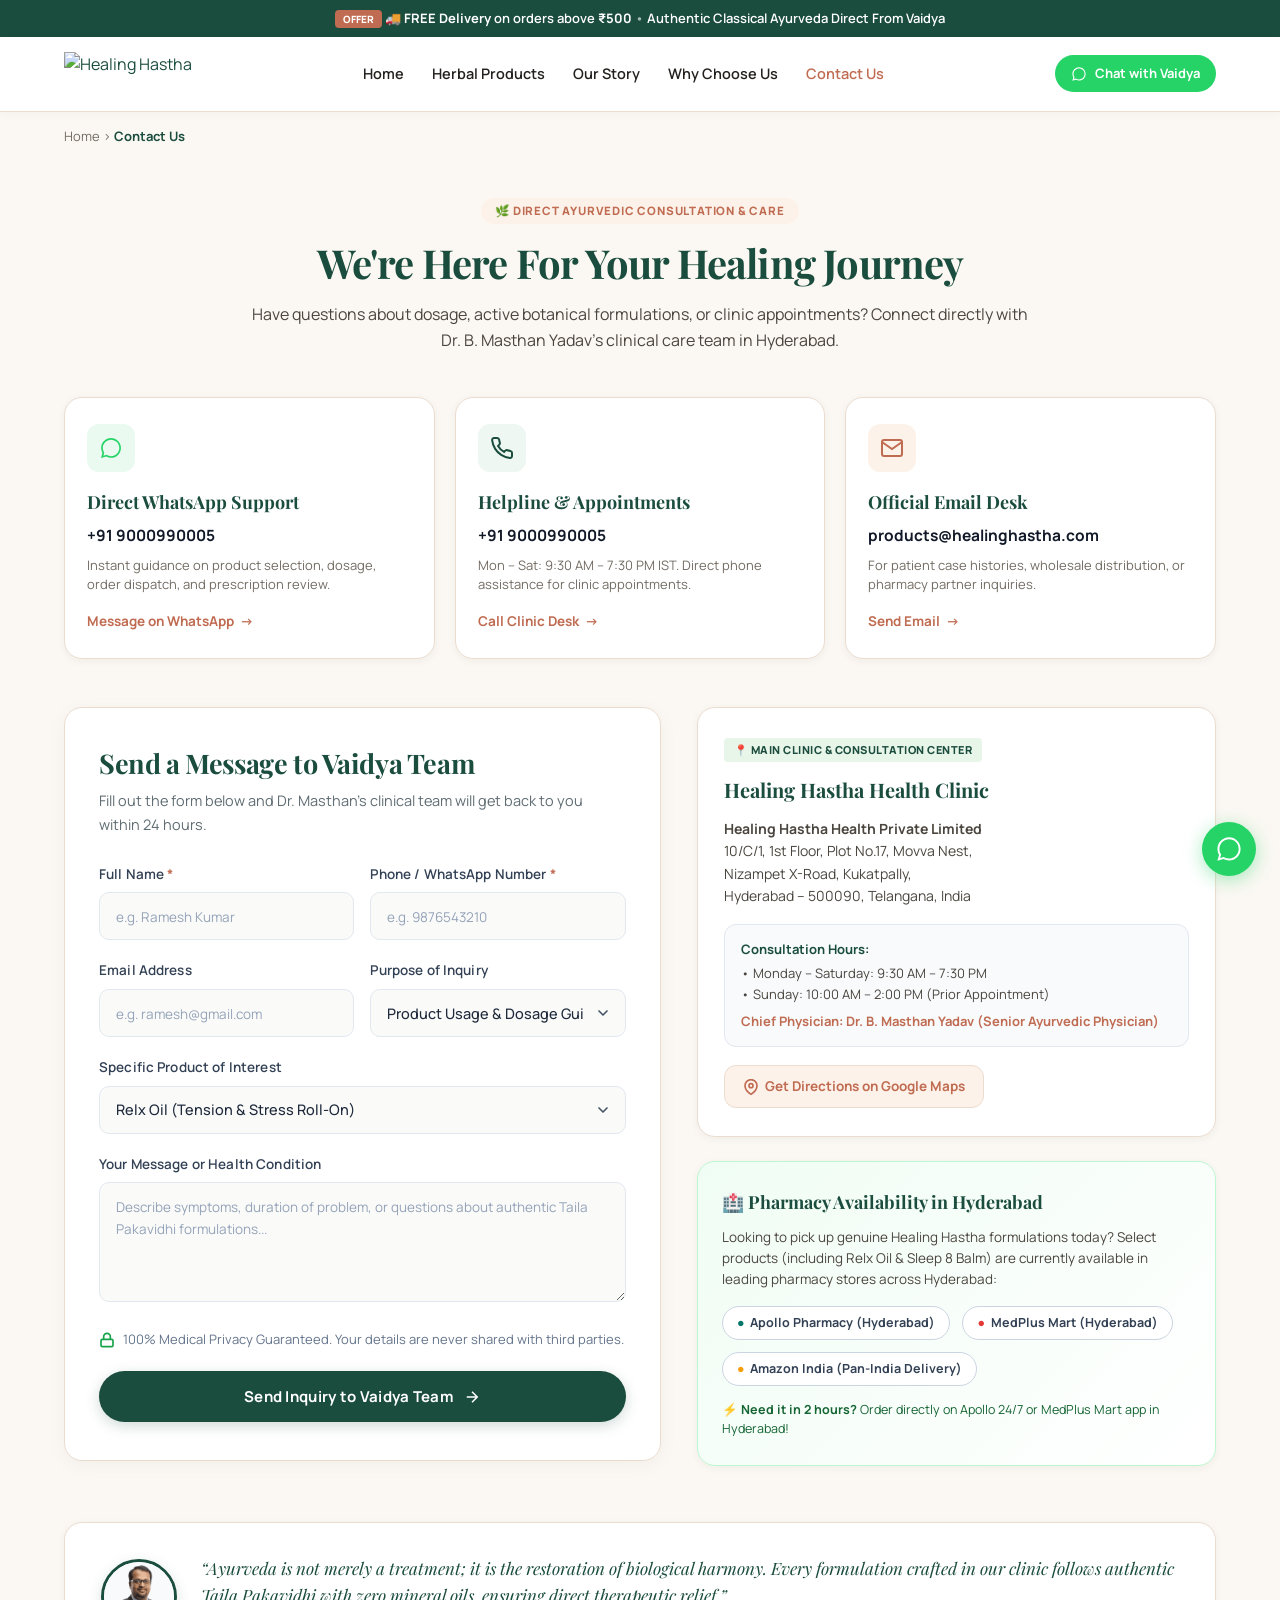
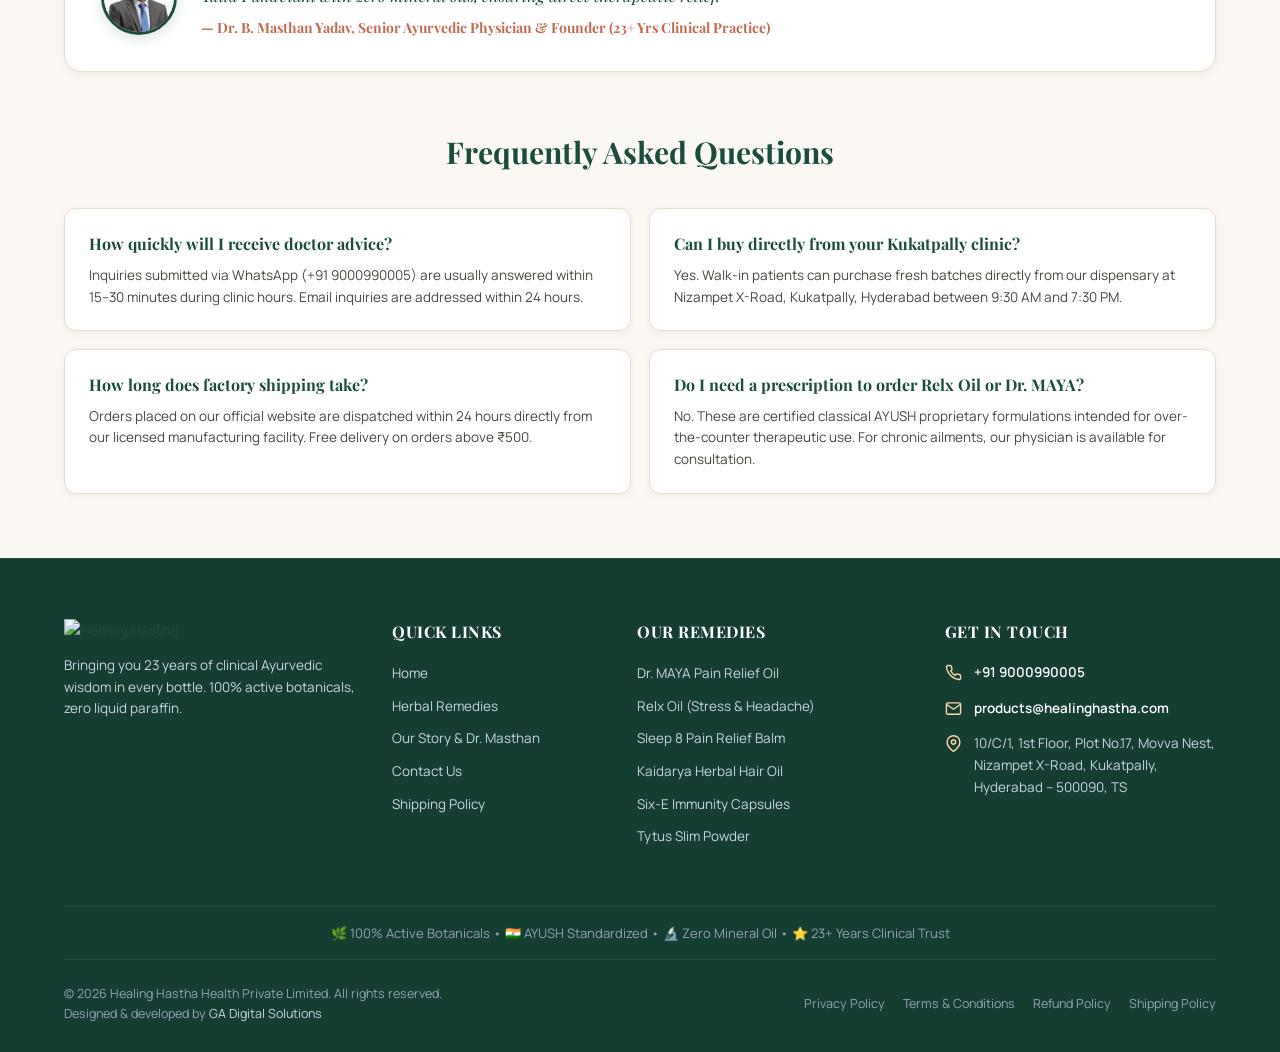
==== commit 1b986bb7: "Refine contact form typography, input styling, and label hierarchy" ====
--- a/contact-us.html
+++ b/contact-us.html
@@ -240,8 +240,8 @@
 
     .contact-hero h1 {
       font-family: var(--font-heading);
-      font-size: 38px;
-      font-weight: 800;
+      font-size: clamp(30px, 4vw, 40px);
+      font-weight: 700;
       color: var(--brand-forest);
       line-height: 1.25;
       margin-bottom: 14px;
@@ -308,14 +308,14 @@
     .channel-card h3 {
       font-family: var(--font-heading);
       font-size: 18px;
-      font-weight: 800;
+      font-weight: 700;
       color: var(--brand-forest);
       margin-bottom: 6px;
     }
 
     .channel-card-value {
-      font-size: 16px;
-      font-weight: 800;
+      font-size: 15.5px;
+      font-weight: 700;
       color: #111827;
       margin-bottom: 8px;
     }
@@ -355,52 +355,96 @@
       background: #ffffff;
       border: 1px solid var(--border-subtle);
       border-radius: var(--radius-lg);
-      padding: 36px 32px;
-      box-shadow: var(--shadow-sm);
+      padding: 38px 34px;
+      box-shadow: 0 4px 20px rgba(0,0,0,0.04);
     }
 
     .contact-form-card h2 {
       font-family: var(--font-heading);
-      font-size: 24px;
-      font-weight: 800;
-      color: var(--brand-forest);
-      margin-bottom: 6px;
+      font-size: clamp(23px, 2.6vw, 27px);
+      font-weight: 700;
+      color: var(--brand-forest);
+      margin-bottom: 8px;
+      letter-spacing: -0.015em;
+      line-height: 1.3;
     }
 
     .contact-form-card .form-subtitle {
-      font-size: 14px;
-      color: var(--text-muted);
-      margin-bottom: 24px;
+      font-size: 14.5px;
+      line-height: 1.6;
+      color: #5f6c72;
+      margin-bottom: 28px;
+      font-weight: 400;
     }
 
     .form-group {
-      margin-bottom: 18px;
+      margin-bottom: 20px;
     }
 
     .form-label {
-      display: block;
-      font-size: 13px;
-      font-weight: 700;
-      color: var(--text-main);
-      margin-bottom: 6px;
+      display: flex;
+      align-items: center;
+      font-size: 13.5px;
+      font-weight: 600;
+      color: #334155;
+      margin-bottom: 7px;
+      letter-spacing: 0.01em;
+    }
+
+    .req-star {
+      color: var(--brand-terracotta);
+      font-weight: 700;
+      margin-left: 3px;
     }
 
     .form-input, .form-select, .form-textarea {
       width: 100%;
-      border: 1.5px solid #d1d5db;
-      border-radius: var(--radius-md);
-      padding: 12px 14px;
+      border: 1.5px solid #e2e8f0;
+      border-radius: 10px;
       font-family: var(--font-sans);
       font-size: 14.5px;
-      color: var(--text-main);
-      background: #ffffff;
+      font-weight: 500;
+      color: #1e293b;
+      background: #fafaf9;
       transition: all 0.2s ease;
+      box-sizing: border-box;
+    }
+
+    .form-input, .form-select {
+      height: 48px;
+      padding: 0 16px;
+    }
+
+    .form-select {
+      appearance: none;
+      -webkit-appearance: none;
+      background-image: url("data:image/svg+xml,%3Csvg xmlns='http://www.w3.org/2000/svg' width='16' height='16' viewBox='0 0 24 24' fill='none' stroke='%23475569' stroke-width='2.5' stroke-linecap='round' stroke-linejoin='round'%3E%3Cpolyline points='6 9 12 15 18 9'%3E%3C/polyline%3E%3C/svg%3E");
+      background-repeat: no-repeat;
+      background-position: right 14px center;
+      padding-right: 42px;
+      cursor: pointer;
+    }
+
+    .form-textarea {
+      padding: 14px 16px;
+      min-height: 120px;
+      resize: vertical;
+      line-height: 1.6;
+    }
+
+    .form-input::placeholder,
+    .form-textarea::placeholder {
+      color: #94a3b8;
+      font-weight: 400;
+      font-size: 13.5px;
+      font-family: var(--font-sans);
     }
 
     .form-input:focus, .form-select:focus, .form-textarea:focus {
       outline: none;
-      border-color: var(--brand-terracotta);
-      box-shadow: 0 0 0 3px rgba(192, 108, 82, 0.12);
+      background: #ffffff;
+      border-color: var(--brand-forest);
+      box-shadow: 0 0 0 3.5px rgba(27, 77, 62, 0.1);
     }
 
     .form-row-2 {
@@ -409,18 +453,14 @@
       gap: 16px;
     }
 
-    .form-textarea {
-      min-height: 110px;
-      resize: vertical;
-    }
-
     .form-privacy-note {
       display: flex;
       align-items: center;
       gap: 8px;
-      font-size: 12px;
-      color: #6b7280;
-      margin-bottom: 20px;
+      font-size: 13px;
+      line-height: 1.5;
+      color: #64748b;
+      margin-bottom: 22px;
     }
 
     .btn-submit-inquiry {
@@ -428,22 +468,25 @@
       background: var(--brand-forest);
       color: #ffffff;
       border: none;
-      padding: 14px 24px;
-      border-radius: var(--radius-md);
+      padding: 15px 32px;
+      border-radius: 50px;
+      font-family: var(--font-sans);
       font-size: 15px;
-      font-weight: 800;
+      font-weight: 700;
+      letter-spacing: 0.02em;
       cursor: pointer;
       display: flex;
       align-items: center;
       justify-content: center;
-      gap: 8px;
-      transition: all 0.2s ease;
-      box-shadow: 0 4px 14px rgba(27, 77, 62, 0.25);
+      gap: 10px;
+      transition: all 0.25s ease;
+      box-shadow: 0 4px 14px rgba(27, 77, 62, 0.2);
     }
 
     .btn-submit-inquiry:hover {
       background: var(--brand-forest-dark);
       transform: translateY(-2px);
+      box-shadow: 0 8px 22px rgba(27, 77, 62, 0.28);
     }
 
     /* Location & Pharmacy Column */
@@ -477,7 +520,7 @@
     .clinic-info-card h3 {
       font-family: var(--font-heading);
       font-size: 20px;
-      font-weight: 800;
+      font-weight: 700;
       color: var(--brand-forest);
       margin-bottom: 12px;
     }
@@ -535,7 +578,7 @@
     .hyd-stores-card h3 {
       font-family: var(--font-heading);
       font-size: 18px;
-      font-weight: 800;
+      font-weight: 700;
       color: var(--brand-forest);
       margin-bottom: 10px;
       display: flex;
@@ -617,8 +660,8 @@
     .contact-faq-section h2 {
       text-align: center;
       font-family: var(--font-heading);
-      font-size: 28px;
-      font-weight: 800;
+      font-size: clamp(24px, 3.5vw, 30px);
+      font-weight: 700;
       color: var(--brand-forest);
       margin-bottom: 32px;
     }
@@ -639,8 +682,8 @@
 
     .faq-item h4 {
       font-family: var(--font-heading);
-      font-size: 15.5px;
-      font-weight: 800;
+      font-size: 16px;
+      font-weight: 700;
       color: var(--brand-forest);
       margin-bottom: 8px;
     }
@@ -816,7 +859,7 @@
       <nav class="header__nav-desktop">
         <a href="index.html" class="header__nav-link">Home</a>
         <a href="index.html#products" class="header__nav-link">Herbal Products</a>
-        <a href="https://healinghastha.com/our-story" target="_blank" rel="noopener" class="header__nav-link">Our Story</a>
+        <a href="our-story.html" target="_blank" rel="noopener" class="header__nav-link">Our Story</a>
         <a href="https://healinghastha.com/faqs" target="_blank" rel="noopener" class="header__nav-link">Why Choose Us</a>
         <a href="contact-us.html" class="header__nav-link active">Contact Us</a>
       </nav>
@@ -897,11 +940,11 @@
           <form id="contactForm" onsubmit="handleContactSubmit(event)">
             <div class="form-row-2">
               <div class="form-group">
-                <label class="form-label">Full Name *</label>
+                <label class="form-label">Full Name <span class="req-star">*</span></label>
                 <input type="text" class="form-input" required placeholder="e.g. Ramesh Kumar">
               </div>
               <div class="form-group">
-                <label class="form-label">Phone / WhatsApp Number *</label>
+                <label class="form-label">Phone / WhatsApp Number <span class="req-star">*</span></label>
                 <input type="tel" class="form-input" required placeholder="e.g. 9876543210">
               </div>
             </div>
@@ -1074,7 +1117,7 @@
           <ul class="footer-links-list">
             <li><a href="index.html">Home</a></li>
             <li><a href="index.html#products">Herbal Remedies</a></li>
-            <li><a href="https://healinghastha.com/our-story">Our Story &amp; Dr. Masthan</a></li>
+            <li><a href="our-story.html">Our Story &amp; Dr. Masthan</a></li>
             <li><a href="contact-us.html">Contact Us</a></li>
             <li><a href="https://healinghastha.com/shipping-policy">Shipping Policy</a></li>
           </ul>
